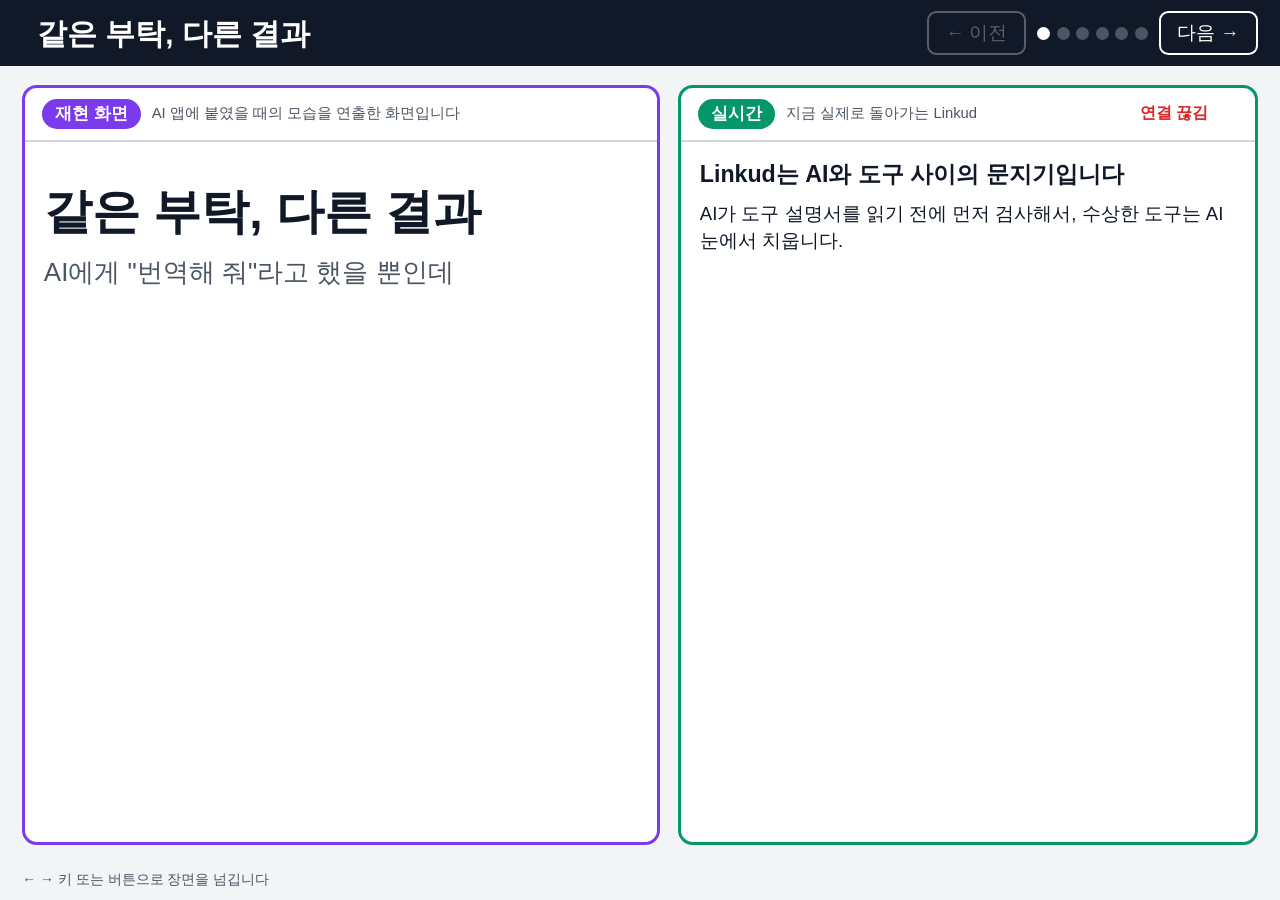
==== demo/web/index.html @ 371e0967 "demo-4 시연 페이지: 재현/실시간 분리, textContent만, CSP, 오프라인, 연결 끊김 표시 + 브라우저 확인 스크립트 Co-Authored-By: Claude Op" ====
<!doctype html>
<html lang="ko">
<head>
  <meta charset="utf-8">
  <meta name="viewport" content="width=device-width, initial-scale=1">
  <title>Linkud 시연: 같은 부탁, 다른 결과</title>
  <link rel="stylesheet" href="app.css">
  <script src="app.js" defer></script>
</head>
<body>
  <header class="top">
    <div class="title">
      <span id="scene-no" class="scene-no"></span>
      <h1 id="scene-title"></h1>
    </div>
    <nav class="nav" aria-label="장면 넘기기">
      <button id="prev" type="button" aria-label="이전 장면">← 이전</button>
      <ol id="dots" class="dots"></ol>
      <button id="next" type="button" aria-label="다음 장면">다음 →</button>
    </nav>
  </header>

  <main class="stage">
    <section class="pane staged" aria-label="재현 화면">
      <div class="pane-head">
        <span class="badge badge-staged">재현 화면</span>
        <span class="pane-note">AI 앱에 붙였을 때의 모습을 연출한 화면입니다</span>
      </div>
      <div id="staged" class="pane-body"></div>
    </section>

    <section class="pane live" aria-label="Linkud 패널 (실시간)">
      <div class="pane-head">
        <span class="badge badge-live">실시간</span>
        <span class="pane-note">지금 실제로 돌아가는 Linkud</span>
        <span id="conn" class="conn conn-wait">연결 확인 중</span>
        <span id="judge" class="judge"></span>
      </div>
      <div id="live" class="pane-body"></div>
    </section>
  </main>

  <footer class="foot">
    <span>← → 키 또는 버튼으로 장면을 넘깁니다</span>
  </footer>
</body>
</html>
---- demo/web/app.css ----
/* 프로젝터용: 큰 글씨, 높은 대비, 외부 폰트 없음(발표장 오프라인 대비) */
:root {
  --ink: #111827;
  --muted: #4b5563;
  --bg: #f3f4f6;
  --card: #ffffff;
  --staged: #7c3aed;
  --live: #059669;
  --danger: #dc2626;
  --warn: #b45309;
  --line: #d1d5db;
  --mark: #fde047;
}

* { box-sizing: border-box; }

html {
  font-size: clamp(16px, 1.45vw, 30px);
}

body {
  margin: 0;
  min-height: 100vh;
  display: flex;
  flex-direction: column;
  background: var(--bg);
  color: var(--ink);
  font-family: "Pretendard", "Apple SD Gothic Neo", "Malgun Gothic", "Noto Sans KR", "Noto Sans CJK KR", sans-serif;
  line-height: 1.45;
}

button { font: inherit; }

/* ---- 상단 ---- */
.top {
  display: flex;
  align-items: center;
  justify-content: space-between;
  gap: 1rem;
  padding: 0.6rem 1.2rem;
  background: var(--ink);
  color: #fff;
}
.title { display: flex; align-items: baseline; gap: 0.8rem; }
.title h1 { margin: 0; font-size: 1.6rem; }
.scene-no { color: #9ca3af; font-size: 1rem; }
.nav { display: flex; align-items: center; gap: 0.6rem; }
.nav button {
  padding: 0.35rem 0.9rem;
  border: 2px solid #fff;
  border-radius: 0.5rem;
  background: transparent;
  color: #fff;
  cursor: pointer;
}
.nav button:disabled { opacity: 0.3; cursor: default; }
.dots { display: flex; gap: 0.35rem; margin: 0; padding: 0; list-style: none; }
.dot {
  width: 0.7rem; height: 0.7rem; border-radius: 50%;
  background: #4b5563; color: transparent; overflow: hidden; font-size: 1px;
}
.dot-on { background: #fff; }

/* ---- 두 칸 ---- */
.stage {
  flex: 1;
  display: grid;
  grid-template-columns: 1.1fr 1fr;
  gap: 1rem;
  padding: 1rem 1.2rem;
}
.pane {
  display: flex;
  flex-direction: column;
  min-width: 0;
  background: var(--card);
  border-radius: 0.8rem;
  border: 3px solid var(--line);
}
.staged { border-color: var(--staged); }
.live { border-color: var(--live); }
.pane-head {
  display: flex; flex-wrap: wrap; align-items: center; gap: 0.6rem;
  padding: 0.6rem 0.9rem;
  border-bottom: 2px solid var(--line);
}
.pane-note { color: var(--muted); font-size: 0.8rem; }
.pane-body { padding: 0.9rem 1rem; overflow-wrap: anywhere; }

.badge {
  padding: 0.15rem 0.7rem; border-radius: 999px;
  color: #fff; font-weight: 700; font-size: 0.9rem;
}
.badge-staged { background: var(--staged); }
.badge-live { background: var(--live); }
.conn { margin-left: auto; font-weight: 700; font-size: 0.85rem; }
.conn-ok { color: var(--live); }
.conn-bad { color: var(--danger); }
.conn-wait { color: var(--muted); }
.judge { font-size: 0.85rem; font-weight: 700; padding: 0.1rem 0.5rem; border-radius: 0.4rem; }
.judge-on { background: #d1fae5; color: #065f46; }
.judge-off { background: #fef3c7; color: #92400e; }

/* ---- 재현 화면(연출) ---- */
.bubble {
  max-width: 85%;
  margin: 0 0 0.8rem;
  padding: 0.6rem 0.9rem;
  border-radius: 1rem;
  animation: pop 0.25s ease-out;
}
.bubble-user { margin-left: auto; background: #ede9fe; }
.bubble-ai { background: #f3f4f6; }
.bubble-who { font-size: 0.75rem; color: var(--muted); }
.bubble-text { font-size: 1.15rem; }
.chip {
  display: inline-block; margin-top: 0.4rem;
  padding: 0.15rem 0.6rem; border-radius: 0.5rem; font-size: 0.85rem; font-weight: 700;
}
.chip-tool { background: #fee2e2; color: var(--danger); }
.chip-blocked { background: #e5e7eb; color: var(--muted); }
.note { margin: 0.6rem 0; color: var(--muted); font-size: 0.9rem; animation: pop 0.25s ease-out; }
.leak {
  margin: 0.4rem 0 0.8rem; padding: 0.7rem 0.9rem;
  border: 3px dashed var(--danger); border-radius: 0.7rem; background: #fef2f2;
  animation: pop 0.25s ease-out;
}
.leak-title { font-weight: 800; color: var(--danger); margin-bottom: 0.4rem; }
.leak-fake { margin-top: 0.4rem; font-size: 0.8rem; color: var(--danger); font-weight: 700; }
.cover-title { font-size: 2.6rem; font-weight: 800; margin: 1rem 0 0.4rem; }
.cover-sub { font-size: 1.4rem; color: var(--muted); margin-bottom: 1.4rem; }
.big-quote { font-size: 1.7rem; font-weight: 800; margin: 0.4rem 0 1rem; }
.gloss, .analogy {
  margin: 0.8rem 0; padding: 0.7rem 0.9rem; border-radius: 0.7rem; animation: pop 0.25s ease-out;
}
.gloss { background: #fefce8; border-left: 6px solid var(--mark); }
.analogy { background: #ecfdf5; border-left: 6px solid var(--live); }
.gloss-title, .analogy-title { font-weight: 800; font-size: 0.85rem; color: var(--muted); }
.gloss-text, .analogy-text { font-size: 1.15rem; }
.checks { display: flex; align-items: stretch; gap: 0.5rem; margin: 0.6rem 0; }
.check { flex: 1; padding: 0.7rem; border: 3px solid var(--ink); border-radius: 0.7rem; text-align: center; }
.check-no {
  display: inline-block; width: 1.8rem; height: 1.8rem; line-height: 1.8rem;
  border-radius: 50%; background: var(--ink); color: #fff; font-weight: 800;
}
.check-title { font-size: 1.25rem; font-weight: 800; margin: 0.3rem 0; }
.check-text { font-size: 0.85rem; color: var(--muted); }
.arrow { align-self: center; font-size: 1.6rem; font-weight: 800; }

/* ---- 실시간 패널 ---- */
.loading { color: var(--muted); }
.live-title { font-size: 1.25rem; font-weight: 800; margin-bottom: 0.5rem; }
.live-sub { font-weight: 800; margin: 0.9rem 0 0.3rem; }
.live-text { margin: 0.5rem 0; }
.live-text.small, .small { font-size: 0.8rem; color: var(--muted); }
.warn { color: var(--warn); font-weight: 700; }
.tools { display: flex; flex-wrap: wrap; gap: 0.4rem; margin: 0.4rem 0; padding: 0; list-style: none; }
.tool {
  padding: 0.2rem 0.6rem; border-radius: 0.4rem; background: #ecfdf5;
  font-family: ui-monospace, "D2Coding", Consolas, monospace; font-size: 0.85rem;
}
.tool-hidden { background: #fee2e2; color: var(--danger); text-decoration: line-through; }
.manual {
  padding: 0.7rem 0.9rem; border: 2px solid var(--line); border-radius: 0.6rem; background: #f9fafb;
  font-family: ui-monospace, "D2Coding", Consolas, monospace; font-size: 0.95rem; white-space: pre-wrap;
}
.manual.small { font-size: 0.8rem; color: var(--ink); }
.hl { background: var(--mark); padding: 0 0.1rem; }
.deny {
  padding: 0.7rem 0.9rem; border-radius: 0.6rem; background: var(--ink); color: #fff;
  font-size: 1rem; font-weight: 700;
}
.kv { display: flex; gap: 0.6rem; margin: 0.3rem 0; }
.kv-label { flex: 0 0 auto; min-width: 6.5rem; color: var(--muted); font-size: 0.85rem; }
.kv-value { font-weight: 700; }
.kv-danger .kv-value { color: var(--danger); font-family: ui-monospace, Consolas, monospace; font-size: 0.85rem; }
.kv-ref .kv-value { font-family: ui-monospace, Consolas, monospace; font-size: 1.3rem; color: var(--live); }
.audit { padding: 0.5rem 0.8rem; border-left: 6px solid var(--live); background: #f0fdf4; border-radius: 0.4rem; }
.stats { display: grid; grid-template-columns: repeat(3, 1fr); gap: 0.6rem; margin: 0.4rem 0; }
.stat { padding: 0.6rem; border-radius: 0.6rem; background: #f0fdf4; text-align: center; }
.stat-big { font-size: 1.8rem; font-weight: 800; color: var(--live); }
.stat-text { font-size: 0.8rem; color: var(--muted); }
.reasons { margin: 0.3rem 0; padding-left: 1.2rem; font-size: 0.85rem; }
.rug { margin-bottom: 0.6rem; }
.rug-state { margin-top: 0.3rem; font-weight: 800; }
.rug-on { color: var(--live); }
.rug-off { color: var(--danger); }
.action {
  margin: 0.4rem 0; padding: 0.5rem 1rem; border: none; border-radius: 0.6rem;
  background: var(--ink); color: #fff; font-weight: 800; cursor: pointer;
}
.action:disabled { opacity: 0.4; cursor: default; }
.disconnected {
  padding: 1rem; border: 3px solid var(--danger); border-radius: 0.7rem; background: #fef2f2; text-align: center;
}
.disconnected-title { font-size: 2rem; font-weight: 800; color: var(--danger); }
.disconnected-text { margin-top: 0.4rem; }

.foot { padding: 0.3rem 1.2rem 0.6rem; color: var(--muted); font-size: 0.75rem; }

@keyframes pop {
  from { opacity: 0; transform: translateY(0.4rem); }
  to { opacity: 1; transform: none; }
}

@media (max-width: 900px) {
  .stage { grid-template-columns: 1fr; }
}
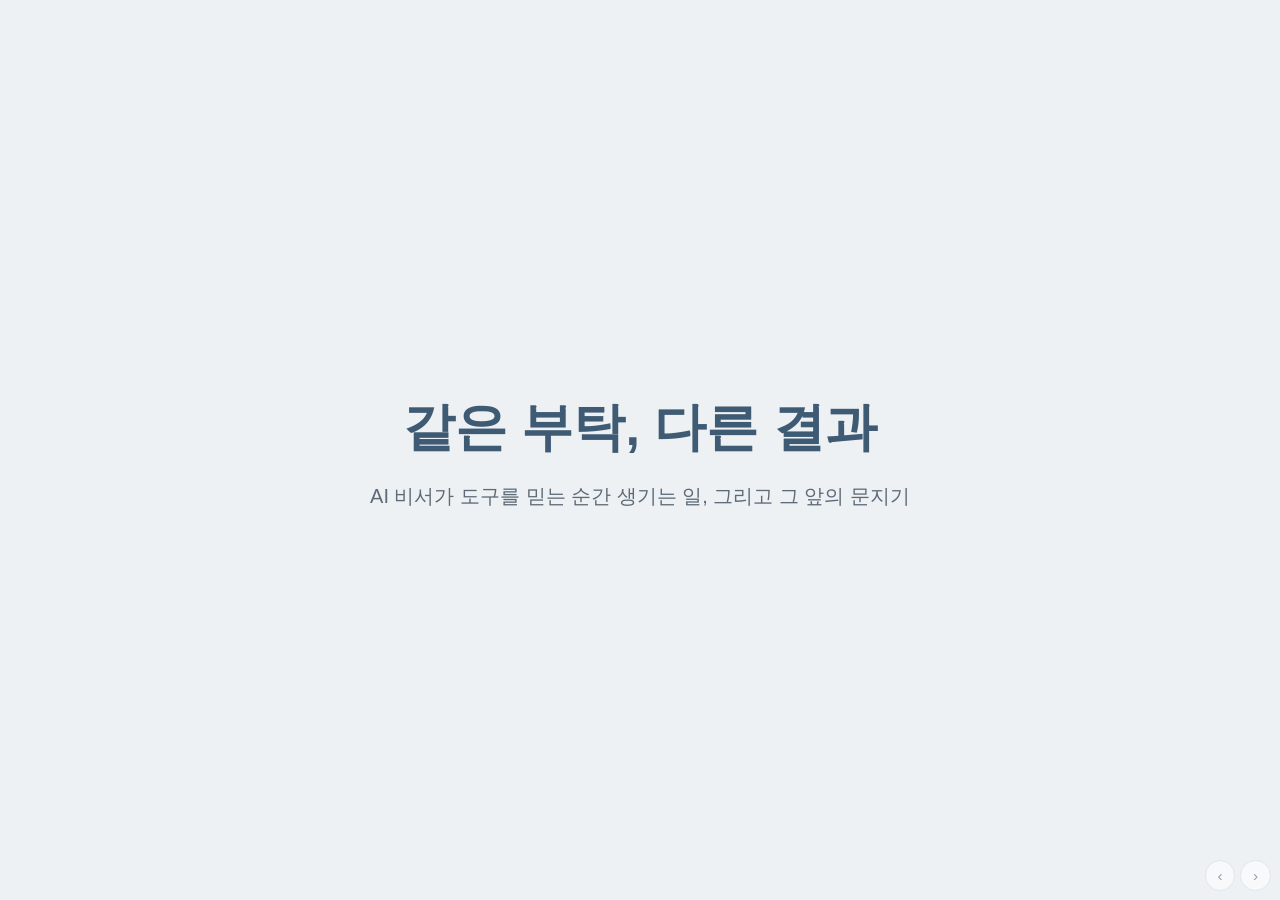
==== commit d84a654f: "demo-9 시연 페이지를 'AI 비서' 채팅 앱 하나로 단순화 설명 패널을 없애고 가상의 채팅 앱 안에서 장면이 이어지게 한다. → 한 번에 메시지 하나(입력창 타이핑·AI 타이" ====
--- a/demo/web/index.html
+++ b/demo/web/index.html
@@ -3,45 +3,53 @@
 <head>
   <meta charset="utf-8">
   <meta name="viewport" content="width=device-width, initial-scale=1">
-  <title>Linkud 시연: 같은 부탁, 다른 결과</title>
+  <title>AI 비서를 지키는 문지기</title>
   <link rel="stylesheet" href="app.css">
   <script src="app.js" defer></script>
 </head>
-<body>
-  <header class="top">
-    <div class="title">
-      <span id="scene-no" class="scene-no"></span>
-      <h1 id="scene-title"></h1>
-    </div>
-    <nav class="nav" aria-label="장면 넘기기">
-      <button id="prev" type="button" aria-label="이전 장면">← 이전</button>
-      <ol id="dots" class="dots"></ol>
-      <button id="next" type="button" aria-label="다음 장면">다음 →</button>
-    </nav>
-  </header>
+<body data-busy="1">
+  <main class="stage">
+    <section class="app" aria-label="AI 비서 (재현 화면)">
+      <header class="app-head">
+        <div class="app-name">
+          <span class="app-icon" aria-hidden="true"></span>
+          <span>AI 비서</span>
+        </div>
+        <div class="app-tools">
+          <span class="app-tools-label">연결된 도구:</span>
+          <ul id="tools" class="tool-chips"></ul>
+          <span id="guard" class="guard" hidden></span>
+        </div>
+      </header>
 
-  <main class="stage">
-    <section class="pane staged" aria-label="재현 화면">
-      <div class="pane-head">
-        <span class="badge badge-staged">재현 화면</span>
-        <span class="pane-note">AI 앱에 붙였을 때의 모습을 연출한 화면입니다</span>
-      </div>
-      <div id="staged" class="pane-body"></div>
+      <div id="chat" class="chat" aria-live="polite"></div>
+
+      <footer class="composer">
+        <div id="composer" class="composer-box" aria-label="메시지 입력창"></div>
+        <span class="composer-send" aria-hidden="true">보내기</span>
+      </footer>
     </section>
 
-    <section class="pane live" aria-label="Linkud 패널 (실시간)">
-      <div class="pane-head">
-        <span class="badge badge-live">실시간</span>
-        <span class="pane-note">지금 실제로 돌아가는 Linkud</span>
-        <span id="conn" class="conn conn-wait">연결 확인 중</span>
-        <span id="judge" class="judge"></span>
-      </div>
-      <div id="live" class="pane-body"></div>
-    </section>
+    <div id="staged-badge" class="staged-badge">재현 화면 <span id="judge"></span></div>
   </main>
 
-  <footer class="foot">
-    <span>← → 키 또는 버튼으로 장면을 넘깁니다</span>
-  </footer>
+  <section id="cover" class="overlay" aria-label="표지">
+    <h1 class="cover-title">같은 부탁, 다른 결과</h1>
+    <p class="cover-sub">AI 비서가 도구를 믿는 순간 생기는 일, 그리고 그 앞의 문지기</p>
+  </section>
+
+  <section id="finale" class="overlay" aria-label="마무리" hidden>
+    <div id="finale-body" class="finale"></div>
+  </section>
+
+  <nav class="nav" aria-label="장면 넘기기">
+    <button id="prev" type="button" aria-label="이전">‹</button>
+    <button id="next" type="button" aria-label="다음">›</button>
+  </nav>
+
+  <aside id="notes" class="notes" aria-label="발표자 메모" hidden>
+    <div class="notes-head">발표자 메모 <span class="notes-key">N 키로 닫기</span></div>
+    <div id="notes-body" class="notes-body"></div>
+  </aside>
 </body>
 </html>
--- a/demo/web/app.css
+++ b/demo/web/app.css
@@ -1,208 +1,248 @@
-/* 프로젝터용: 큰 글씨, 높은 대비, 외부 폰트 없음(발표장 오프라인 대비) */
+/* AI 비서 채팅 앱 (재현 화면). 외부 폰트 없음(발표장 오프라인 대비).
+   색: 채도 낮은 청회색 한 가지의 명암 + 같은 톤의 차분한 경고색 하나(차단·가짜 키·숨은 문장).
+   색 값은 여기 :root에서만 정한다. */
 :root {
-  --ink: #111827;
-  --muted: #4b5563;
-  --bg: #f3f4f6;
-  --card: #ffffff;
-  --staged: #7c3aed;
-  --live: #059669;
-  --danger: #dc2626;
-  --warn: #b45309;
-  --line: #d1d5db;
-  --mark: #fde047;
+  --bg: #eef1f4;
+  --surface: #ffffff;
+  --ink: #1f2933;
+  --muted: #5d6a78;
+  --line: #d6dde4;
+  --soft: #e6ebf0;
+  --user: #d5dfe8;
+  --accent: #3f5b74;
+  --accent-soft: #c8d5e1;
+  --warn: #9c5640;
+  --warn-soft: #f2e4dd;
 }
 
 * { box-sizing: border-box; }
 
+/* 1920×1080에서 약 23px, 1366×768에서 약 16px */
 html {
-  font-size: clamp(16px, 1.45vw, 30px);
+  font-size: clamp(15px, 1.2vw, 24px);
 }
 
 body {
   margin: 0;
-  min-height: 100vh;
-  display: flex;
-  flex-direction: column;
+  height: 100vh;
+  overflow: hidden;
   background: var(--bg);
   color: var(--ink);
   font-family: "Pretendard", "Apple SD Gothic Neo", "Malgun Gothic", "Noto Sans KR", "Noto Sans CJK KR", sans-serif;
-  line-height: 1.45;
-}
-
-button { font: inherit; }
-
-/* ---- 상단 ---- */
-.top {
+  line-height: 1.5;
+}
+
+button { font: inherit; color: inherit; }
+
+/* ---- 앱 창 ---- */
+.stage {
+  height: 100vh;
   display: flex;
   align-items: center;
-  justify-content: space-between;
-  gap: 1rem;
-  padding: 0.6rem 1.2rem;
-  background: var(--ink);
-  color: #fff;
-}
-.title { display: flex; align-items: baseline; gap: 0.8rem; }
-.title h1 { margin: 0; font-size: 1.6rem; }
-.scene-no { color: #9ca3af; font-size: 1rem; }
-.nav { display: flex; align-items: center; gap: 0.6rem; }
-.nav button {
-  padding: 0.35rem 0.9rem;
-  border: 2px solid #fff;
-  border-radius: 0.5rem;
-  background: transparent;
-  color: #fff;
-  cursor: pointer;
-}
-.nav button:disabled { opacity: 0.3; cursor: default; }
-.dots { display: flex; gap: 0.35rem; margin: 0; padding: 0; list-style: none; }
-.dot {
-  width: 0.7rem; height: 0.7rem; border-radius: 50%;
-  background: #4b5563; color: transparent; overflow: hidden; font-size: 1px;
-}
-.dot-on { background: #fff; }
-
-/* ---- 두 칸 ---- */
-.stage {
-  flex: 1;
-  display: grid;
-  grid-template-columns: 1.1fr 1fr;
-  gap: 1rem;
-  padding: 1rem 1.2rem;
-}
-.pane {
+  justify-content: center;
+  padding: 1.2rem 1rem;
+}
+.app {
+  width: min(62rem, 94vw);
+  height: 100%;
   display: flex;
   flex-direction: column;
-  min-width: 0;
-  background: var(--card);
+  background: var(--surface);
+  border: 2px solid var(--line);
+  border-radius: 1.1rem;
+  overflow: hidden;
+}
+.app-head {
+  display: flex;
+  flex-wrap: wrap;
+  align-items: center;
+  justify-content: space-between;
+  gap: 0.6rem 1.2rem;
+  padding: 0.7rem 1.2rem;
+  border-bottom: 2px solid var(--line);
+  background: var(--soft);
+}
+.app-name { display: flex; align-items: center; gap: 0.6rem; font-size: 1.25rem; font-weight: 800; }
+.app-icon {
+  width: 1.4rem; height: 1.4rem; border-radius: 0.45rem;
+  background: var(--accent);
+}
+.app-tools { display: flex; flex-wrap: wrap; align-items: center; gap: 0.4rem; font-size: 0.85rem; }
+.app-tools-label { color: var(--muted); }
+.tool-chips { display: flex; gap: 0.35rem; margin: 0; padding: 0; list-style: none; }
+.chip {
+  padding: 0.1rem 0.7rem; border-radius: 999px;
+  background: var(--surface); border: 1.5px solid var(--accent-soft);
+  font-weight: 700;
+  transition: opacity 0.9s ease;
+}
+.chip-gone {
+  border-color: var(--warn); color: var(--warn); text-decoration: line-through;
+  animation: vanish 1.4s ease forwards;
+}
+.chip-warn { border-color: var(--warn); color: var(--warn); }
+.guard {
+  margin-left: 0.4rem; padding: 0.1rem 0.7rem; border-radius: 0.4rem;
+  font-weight: 800;
+}
+.guard-on { background: var(--accent); color: var(--surface); }
+.guard-off { background: var(--soft); color: var(--muted); border: 1.5px dashed var(--line); }
+.guard-lost { background: var(--warn-soft); color: var(--warn); }
+
+/* ---- 대화 ---- */
+.chat {
+  flex: 1;
+  overflow-y: auto;
+  padding: 1rem 1.4rem;
+  scroll-behavior: smooth;
+}
+.msg { display: flex; flex-direction: column; margin: 0 0 0.9rem; max-width: 80%; }
+.msg-user { margin-left: auto; align-items: flex-end; }
+.msg-ai { align-items: flex-start; }
+.who { font-size: 0.75rem; color: var(--muted); margin: 0 0 0.2rem 0.3rem; }
+.bubble {
+  padding: 0.6rem 1rem;
+  border-radius: 1rem;
+  font-size: 1.05rem;
+  overflow-wrap: anywhere;
+}
+.msg-user .bubble { background: var(--user); border-bottom-right-radius: 0.3rem; }
+.msg-ai .bubble { background: var(--soft); border-bottom-left-radius: 0.3rem; }
+.divider {
+  margin: 1.2rem auto 1rem; width: fit-content;
+  padding: 0.15rem 1rem; border-radius: 999px;
+  background: var(--accent-soft); color: var(--accent);
+  font-size: 0.85rem; font-weight: 800;
+}
+.narration {
+  margin: 0.4rem auto 1rem; max-width: 85%;
+  text-align: center; color: var(--muted); font-size: 0.95rem;
+}
+.enter { animation: fade-in 0.3s ease; }
+.dots { display: inline-flex; gap: 0.25rem; }
+.dots i {
+  width: 0.45rem; height: 0.45rem; border-radius: 50%;
+  background: var(--muted); opacity: 0.4;
+  animation: blink 1s infinite;
+}
+.dots i:nth-child(2) { animation-delay: 0.2s; }
+.dots i:nth-child(3) { animation-delay: 0.4s; }
+
+/* ---- 도구 카드 (접힘 → 펼침) ---- */
+.card {
+  width: min(44rem, 100%);
+  border: 1.5px solid var(--accent-soft);
   border-radius: 0.8rem;
-  border: 3px solid var(--line);
-}
-.staged { border-color: var(--staged); }
-.live { border-color: var(--live); }
-.pane-head {
-  display: flex; flex-wrap: wrap; align-items: center; gap: 0.6rem;
-  padding: 0.6rem 0.9rem;
-  border-bottom: 2px solid var(--line);
-}
-.pane-note { color: var(--muted); font-size: 0.8rem; }
-.pane-body { padding: 0.9rem 1rem; overflow-wrap: anywhere; }
-
-.badge {
-  padding: 0.15rem 0.7rem; border-radius: 999px;
-  color: #fff; font-weight: 700; font-size: 0.9rem;
-}
-.badge-staged { background: var(--staged); }
-.badge-live { background: var(--live); }
-.conn { margin-left: auto; font-weight: 700; font-size: 0.85rem; }
-.conn-ok { color: var(--live); }
-.conn-bad { color: var(--danger); }
-.conn-wait { color: var(--muted); }
-.judge { font-size: 0.85rem; font-weight: 700; padding: 0.1rem 0.5rem; border-radius: 0.4rem; }
-.judge-on { background: #d1fae5; color: #065f46; }
-.judge-off { background: #fef3c7; color: #92400e; }
-
-/* ---- 재현 화면(연출) ---- */
-.bubble {
-  max-width: 85%;
-  margin: 0 0 0.8rem;
-  padding: 0.6rem 0.9rem;
-  border-radius: 1rem;
-  animation: pop 0.25s ease-out;
-}
-.bubble-user { margin-left: auto; background: #ede9fe; }
-.bubble-ai { background: #f3f4f6; }
-.bubble-who { font-size: 0.75rem; color: var(--muted); }
-.bubble-text { font-size: 1.15rem; }
-.chip {
-  display: inline-block; margin-top: 0.4rem;
-  padding: 0.15rem 0.6rem; border-radius: 0.5rem; font-size: 0.85rem; font-weight: 700;
-}
-.chip-tool { background: #fee2e2; color: var(--danger); }
-.chip-blocked { background: #e5e7eb; color: var(--muted); }
-.note { margin: 0.6rem 0; color: var(--muted); font-size: 0.9rem; animation: pop 0.25s ease-out; }
-.leak {
-  margin: 0.4rem 0 0.8rem; padding: 0.7rem 0.9rem;
-  border: 3px dashed var(--danger); border-radius: 0.7rem; background: #fef2f2;
-  animation: pop 0.25s ease-out;
-}
-.leak-title { font-weight: 800; color: var(--danger); margin-bottom: 0.4rem; }
-.leak-fake { margin-top: 0.4rem; font-size: 0.8rem; color: var(--danger); font-weight: 700; }
-.cover-title { font-size: 2.6rem; font-weight: 800; margin: 1rem 0 0.4rem; }
-.cover-sub { font-size: 1.4rem; color: var(--muted); margin-bottom: 1.4rem; }
-.big-quote { font-size: 1.7rem; font-weight: 800; margin: 0.4rem 0 1rem; }
-.gloss, .analogy {
-  margin: 0.8rem 0; padding: 0.7rem 0.9rem; border-radius: 0.7rem; animation: pop 0.25s ease-out;
-}
-.gloss { background: #fefce8; border-left: 6px solid var(--mark); }
-.analogy { background: #ecfdf5; border-left: 6px solid var(--live); }
-.gloss-title, .analogy-title { font-weight: 800; font-size: 0.85rem; color: var(--muted); }
-.gloss-text, .analogy-text { font-size: 1.15rem; }
-.checks { display: flex; align-items: stretch; gap: 0.5rem; margin: 0.6rem 0; }
-.check { flex: 1; padding: 0.7rem; border: 3px solid var(--ink); border-radius: 0.7rem; text-align: center; }
-.check-no {
-  display: inline-block; width: 1.8rem; height: 1.8rem; line-height: 1.8rem;
-  border-radius: 50%; background: var(--ink); color: #fff; font-weight: 800;
-}
-.check-title { font-size: 1.25rem; font-weight: 800; margin: 0.3rem 0; }
-.check-text { font-size: 0.85rem; color: var(--muted); }
-.arrow { align-self: center; font-size: 1.6rem; font-weight: 800; }
-
-/* ---- 실시간 패널 ---- */
-.loading { color: var(--muted); }
-.live-title { font-size: 1.25rem; font-weight: 800; margin-bottom: 0.5rem; }
-.live-sub { font-weight: 800; margin: 0.9rem 0 0.3rem; }
-.live-text { margin: 0.5rem 0; }
-.live-text.small, .small { font-size: 0.8rem; color: var(--muted); }
-.warn { color: var(--warn); font-weight: 700; }
-.tools { display: flex; flex-wrap: wrap; gap: 0.4rem; margin: 0.4rem 0; padding: 0; list-style: none; }
-.tool {
-  padding: 0.2rem 0.6rem; border-radius: 0.4rem; background: #ecfdf5;
-  font-family: ui-monospace, "D2Coding", Consolas, monospace; font-size: 0.85rem;
-}
-.tool-hidden { background: #fee2e2; color: var(--danger); text-decoration: line-through; }
+  background: var(--surface);
+  overflow: hidden;
+}
+.card-warn, .card-blocked { border-color: var(--warn); }
+.card-head {
+  display: block; width: 100%;
+  padding: 0.5rem 0.9rem;
+  border: none; background: var(--soft);
+  text-align: left; font-weight: 700; cursor: pointer;
+}
+.card-warn .card-head, .card-blocked .card-head { background: var(--warn-soft); }
+.card-body { display: none; padding: 0.7rem 0.9rem; }
+.card.open .card-body { display: block; animation: fade-in 0.3s ease; }
+.card-title { font-weight: 800; margin-bottom: 0.4rem; }
+.card-note { margin-top: 0.4rem; font-size: 0.8rem; color: var(--muted); }
+.warn-text { color: var(--warn); font-weight: 700; }
+.row { display: flex; gap: 0.8rem; margin: 0.25rem 0; }
+.row-label { flex: 0 0 6rem; color: var(--muted); font-size: 0.85rem; font-family: ui-monospace, Consolas, monospace; }
+.row-value { font-weight: 700; overflow-wrap: anywhere; }
+.row-warn .row-value { color: var(--warn); }
+.row-ref .row-value { font-family: ui-monospace, Consolas, monospace; font-size: 1.25rem; color: var(--accent); }
+.real-tag {
+  display: inline-block; margin-left: 0.3rem; padding: 0 0.45rem; border-radius: 0.3rem;
+  background: var(--accent); color: var(--surface);
+  font-size: 0.7rem; font-weight: 700; vertical-align: middle;
+}
 .manual {
-  padding: 0.7rem 0.9rem; border: 2px solid var(--line); border-radius: 0.6rem; background: #f9fafb;
-  font-family: ui-monospace, "D2Coding", Consolas, monospace; font-size: 0.95rem; white-space: pre-wrap;
-}
-.manual.small { font-size: 0.8rem; color: var(--ink); }
-.hl { background: var(--mark); padding: 0 0.1rem; }
+  padding: 0.6rem 0.8rem; border-radius: 0.5rem; background: var(--soft);
+  font-family: ui-monospace, "D2Coding", Consolas, monospace; font-size: 0.9rem;
+  white-space: pre-wrap; overflow-wrap: anywhere;
+}
+.hl { background: var(--warn-soft); color: var(--warn); font-weight: 700; padding: 0 0.1rem; }
 .deny {
-  padding: 0.7rem 0.9rem; border-radius: 0.6rem; background: var(--ink); color: #fff;
-  font-size: 1rem; font-weight: 700;
-}
-.kv { display: flex; gap: 0.6rem; margin: 0.3rem 0; }
-.kv-label { flex: 0 0 auto; min-width: 6.5rem; color: var(--muted); font-size: 0.85rem; }
-.kv-value { font-weight: 700; }
-.kv-danger .kv-value { color: var(--danger); font-family: ui-monospace, Consolas, monospace; font-size: 0.85rem; }
-.kv-ref .kv-value { font-family: ui-monospace, Consolas, monospace; font-size: 1.3rem; color: var(--live); }
-.audit { padding: 0.5rem 0.8rem; border-left: 6px solid var(--live); background: #f0fdf4; border-radius: 0.4rem; }
-.stats { display: grid; grid-template-columns: repeat(3, 1fr); gap: 0.6rem; margin: 0.4rem 0; }
-.stat { padding: 0.6rem; border-radius: 0.6rem; background: #f0fdf4; text-align: center; }
-.stat-big { font-size: 1.8rem; font-weight: 800; color: var(--live); }
-.stat-text { font-size: 0.8rem; color: var(--muted); }
-.reasons { margin: 0.3rem 0; padding-left: 1.2rem; font-size: 0.85rem; }
-.rug { margin-bottom: 0.6rem; }
-.rug-state { margin-top: 0.3rem; font-weight: 800; }
-.rug-on { color: var(--live); }
-.rug-off { color: var(--danger); }
-.action {
-  margin: 0.4rem 0; padding: 0.5rem 1rem; border: none; border-radius: 0.6rem;
-  background: var(--ink); color: #fff; font-weight: 800; cursor: pointer;
-}
-.action:disabled { opacity: 0.4; cursor: default; }
-.disconnected {
-  padding: 1rem; border: 3px solid var(--danger); border-radius: 0.7rem; background: #fef2f2; text-align: center;
-}
-.disconnected-title { font-size: 2rem; font-weight: 800; color: var(--danger); }
-.disconnected-text { margin-top: 0.4rem; }
-
-.foot { padding: 0.3rem 1.2rem 0.6rem; color: var(--muted); font-size: 0.75rem; }
-
-@keyframes pop {
-  from { opacity: 0; transform: translateY(0.4rem); }
-  to { opacity: 1; transform: none; }
-}
-
-@media (max-width: 900px) {
-  .stage { grid-template-columns: 1fr; }
-}
+  padding: 0.6rem 0.8rem; border-radius: 0.5rem;
+  background: var(--accent); color: var(--surface); font-weight: 700;
+}
+.lost {
+  padding: 0.7rem; border: 2px solid var(--warn); border-radius: 0.6rem;
+  background: var(--warn-soft); text-align: center;
+}
+.lost-title { font-size: 1.4rem; font-weight: 800; color: var(--warn); }
+.lost-text { font-size: 0.85rem; }
+
+/* ---- 입력창 ---- */
+.composer {
+  display: flex; gap: 0.6rem; align-items: center;
+  padding: 0.7rem 1.2rem;
+  border-top: 2px solid var(--line);
+}
+.composer-box {
+  flex: 1; min-height: 2.4rem;
+  padding: 0.45rem 0.9rem;
+  border: 1.5px solid var(--line); border-radius: 0.8rem;
+  font-size: 1.05rem; color: var(--ink);
+}
+.composer-box:empty::before { content: "메시지를 입력하세요"; color: var(--muted); }
+.composer-box.typing { border-color: var(--accent); }
+.composer-send {
+  padding: 0.45rem 1rem; border-radius: 0.8rem;
+  background: var(--accent); color: var(--surface); font-weight: 700;
+}
+
+/* ---- 구석 표시, 이동 버튼, 발표자 메모 ---- */
+.staged-badge {
+  position: fixed; top: 0.4rem; right: 0.7rem;
+  font-size: 0.7rem; color: var(--muted); opacity: 0.85;
+}
+.nav { position: fixed; right: 0.6rem; bottom: 0.6rem; display: flex; gap: 0.3rem; }
+.nav button {
+  width: 2rem; height: 2rem; border-radius: 50%;
+  border: 1.5px solid var(--line); background: var(--surface); color: var(--muted);
+  cursor: pointer; opacity: 0.6;
+}
+.nav button:hover { opacity: 1; }
+.notes {
+  position: fixed; left: 0.8rem; bottom: 0.8rem;
+  width: min(26rem, 40vw); max-height: 40vh; overflow-y: auto;
+  padding: 0.6rem 0.8rem;
+  background: var(--surface); border: 2px solid var(--accent); border-radius: 0.7rem;
+  font-size: 0.8rem;
+}
+.notes-head { font-weight: 800; margin-bottom: 0.3rem; color: var(--accent); }
+.notes-key { float: right; font-weight: 400; color: var(--muted); }
+
+/* ---- 표지·마무리 (짧은 페이드) ---- */
+.overlay {
+  position: fixed; inset: 0;
+  display: flex; flex-direction: column; align-items: center; justify-content: center;
+  padding: 2rem;
+  background: var(--bg);
+  text-align: center;
+  opacity: 1; visibility: visible;
+  transition: opacity 0.35s ease, visibility 0.35s ease;
+}
+.overlay[hidden] { display: flex; opacity: 0; visibility: hidden; pointer-events: none; }
+.cover-title { margin: 0 0 1rem; font-size: 3.4rem; font-weight: 800; color: var(--accent); }
+.cover-sub { margin: 0; font-size: 1.3rem; color: var(--muted); }
+.finale { width: min(60rem, 92vw); }
+.finale-title { font-size: 1.6rem; font-weight: 800; margin-bottom: 1.6rem; color: var(--accent); }
+.stats { display: flex; flex-wrap: wrap; justify-content: center; gap: 1.4rem; }
+.stat { flex: 1 1 14rem; padding: 1.2rem 1rem; border-radius: 1rem; background: var(--surface); border: 2px solid var(--line); }
+.stat-big { font-size: 2.6rem; font-weight: 800; color: var(--accent); }
+.stat-text { margin-top: 0.3rem; color: var(--muted); }
+.finale-note { margin-top: 1.4rem; font-size: 0.8rem; color: var(--muted); }
+
+@keyframes fade-in { from { opacity: 0; transform: translateY(0.3rem); } to { opacity: 1; transform: none; } }
+@keyframes vanish { 0% { opacity: 1; } 60% { opacity: 1; } 100% { opacity: 0; } }
+@keyframes blink { 0%, 100% { opacity: 0.25; } 50% { opacity: 0.9; } }
+
+@media (prefers-reduced-motion: reduce) {
+  .enter, .card.open .card-body, .chip-gone { animation: none; }
+  .overlay { transition: none; }
+}
